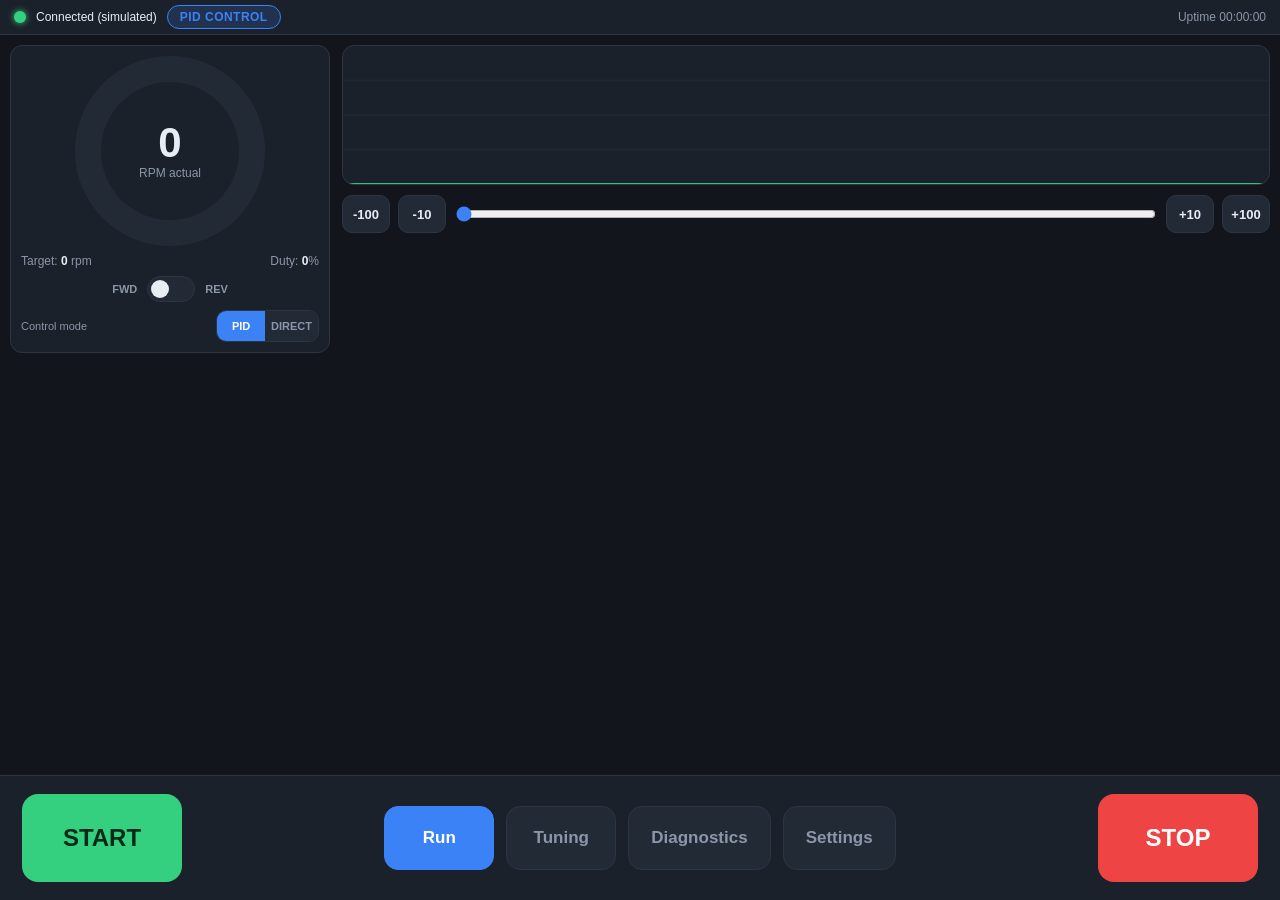
==== SoftwareESP32/mockup/index.html @ 63c05c43 "Initial commit: DC motor controller (PIC18) and ESP32 firmware, hardware, KiCad schematic" ====
<!doctype html>
<html lang="en">
<head>
<meta charset="utf-8">
<meta name="viewport" content="width=device-width, initial-scale=1, maximum-scale=1, user-scalable=no">
<title>DC Motor Controller</title>
<link rel="stylesheet" href="css/style.css">
</head>
<body>

<!-- Persistent status bar -->
<header id="statusBar">
  <span id="wsDot" class="dot offline"></span>
  <span id="wsText">Disconnected (demo mode)</span>
  <span id="modeBadge" class="mode-badge pid">PID CONTROL</span>
  <span id="uptime">Uptime 00:00:00</span>
  <div id="faultBanner" class="fault-banner hidden"></div>
</header>

<main>

  <!-- RUN TAB -->
  <section class="tab-panel" data-panel="run">
    <div class="run-grid">

      <div class="run-left">
        <div class="gauge-wrap">
          <div id="gauge" class="gauge"></div>
          <div class="gauge-center">
            <div id="rpmActual" class="rpm-actual">0</div>
            <div class="rpm-label">RPM actual</div>
          </div>
        </div>

        <div class="sub-readout">
          <span>Target: <b id="rpmTargetReadout">0</b> rpm</span>
          <span>Duty: <b id="dutyReadout">0</b>%</span>
        </div>

        <div class="direction-row">
          <span class="dir-label">FWD</span>
          <label class="switch">
            <input type="checkbox" id="dirToggle">
            <span class="slider-track"></span>
          </label>
          <span class="dir-label">REV</span>
          <span id="dirLockHint" class="hint hidden">Stop motor to change direction</span>
        </div>

        <div class="mode-row">
          <span class="mode-row-label">Control mode</span>
          <div id="modeToggle" class="segmented">
            <button class="seg-btn active" data-mode="pid">PID</button>
            <button class="seg-btn" data-mode="direct">DIRECT</button>
          </div>
        </div>
      </div>

      <div class="run-right">
        <canvas id="chart" width="600" height="140"></canvas>

        <div class="setpoint-row">
          <button class="step-btn" data-step="-100">-100</button>
          <button class="step-btn" data-step="-10">-10</button>
          <input type="range" id="rpmSlider" min="0" max="3000" step="10" value="0">
          <button class="step-btn" data-step="10">+10</button>
          <button class="step-btn" data-step="100">+100</button>
        </div>
      </div>
    </div>
  </section>

  <!-- TUNING TAB -->
  <section class="tab-panel hidden" data-panel="tuning">
    <h2>PID Tuning</h2>
    <div class="tuning-grid">
      <div class="gain-card">
        <label>Kp</label>
        <div class="stepper">
          <button data-gain="kp" data-delta="-0.1">-</button>
          <input type="number" id="kpVal" value="2.0" step="0.1">
          <button data-gain="kp" data-delta="0.1">+</button>
        </div>
      </div>
      <div class="gain-card">
        <label>Ki</label>
        <div class="stepper">
          <button data-gain="ki" data-delta="-0.01">-</button>
          <input type="number" id="kiVal" value="0.50" step="0.01">
          <button data-gain="ki" data-delta="0.01">+</button>
        </div>
      </div>
      <div class="gain-card">
        <label>Kd</label>
        <div class="stepper">
          <button data-gain="kd" data-delta="-0.1">-</button>
          <input type="number" id="kdVal" value="0.10" step="0.1">
          <button data-gain="kd" data-delta="0.1">+</button>
        </div>
      </div>
      <div class="gain-card">
        <label>Feed-fwd</label>
        <div class="stepper">
          <button data-gain="ff" data-delta="-0.01">-</button>
          <input type="number" id="ffVal" value="0.00" step="0.01">
          <button data-gain="ff" data-delta="0.01">+</button>
        </div>
      </div>
    </div>
    <canvas id="chart2" width="900" height="160"></canvas>
    <div class="tuning-actions">
      <button id="applyGains" class="btn secondary">Apply (live test)</button>
      <button id="saveGains" class="btn primary">Save to flash</button>
    </div>
  </section>

  <!-- DIAGNOSTICS TAB -->
  <section class="tab-panel hidden" data-panel="diag">
    <h2>Diagnostics</h2>
    <div class="diag-grid">
      <div class="diag-card"><span>Encoder pulses/s</span><b id="diagPulses">0</b></div>
      <div class="diag-card"><span>Measured current</span><b id="diagCurrent">0.0 A</b></div>
      <div class="diag-card"><span>MOSFET temp</span><b id="diagTemp">25.0 &deg;C</b></div>
      <div class="diag-card"><span>Control task load</span><b id="diagLoad">—</b></div>
      <div class="diag-card"><span>Free heap</span><b id="diagHeap">—</b></div>
    </div>

    <h3>Current &amp; Temperature</h3>
    <div class="chart-legend">
      <span><i class="swatch current"></i>Current (A)</span>
      <span><i class="swatch temp"></i>MOSFET Temp (&deg;C)</span>
    </div>
    <canvas id="chart3" width="900" height="110"></canvas>

    <h3>Event log</h3>
    <ul id="eventLog" class="event-log"></ul>
    <h3>Demo fault simulation</h3>
    <div class="demo-actions">
      <button id="simStall" class="btn warn">Simulate Stall</button>
      <button id="simCurrent" class="btn warn">Simulate Current-Limit</button>
      <button id="simClear" class="btn secondary">Clear Faults</button>
    </div>
  </section>

  <!-- SETTINGS TAB -->
  <section class="tab-panel hidden" data-panel="settings">
    <h2>Settings</h2>
    <div class="settings-grid">
      <label>Max RPM <input type="number" id="setMaxRpm" value="3000"></label>
      <label>Min RPM <input type="number" id="setMinRpm" value="50"></label>
      <label>Max Duty % <input type="number" id="setMaxDuty" value="90"></label>
      <label>Encoder resolution <input type="number" id="setEncRes" value="96"></label>
      <label>WiFi SSID <input type="text" id="setSsid" placeholder="shop-wifi"></label>
      <label>WiFi Password <input type="password" id="setPass" placeholder="••••••••"></label>
    </div>
    <div class="settings-actions">
      <button id="saveSettings" class="btn primary">Save Settings</button>
      <button id="restartBtn" class="btn danger">Restart Controller</button>
    </div>
    <p class="fw-info">Firmware v0.1.0-mockup &middot; ESP32-S3</p>
  </section>

</main>

<!-- Persistent Start/Stop + tab bar -->
<footer>
  <button id="startBtn" class="btn big start">START</button>
  <nav id="tabBar">
    <button class="tab-btn active" data-tab="run">Run</button>
    <button class="tab-btn" data-tab="tuning">Tuning</button>
    <button class="tab-btn" data-tab="diag">Diagnostics</button>
    <button class="tab-btn" data-tab="settings">Settings</button>
  </nav>
  <button id="stopBtn" class="btn big stop">STOP</button>
</footer>

<script src="js/app.js"></script>
</body>
</html>
---- SoftwareESP32/mockup/css/style.css ----
:root {
  --bg: #12161c;
  --panel: #1b212b;
  --panel-2: #222a36;
  --text: #e8edf4;
  --text-dim: #8b97a8;
  --green: #35d07f;
  --amber: #f5a623;
  --red: #ef4444;
  --blue: #3b82f6;
  --border: #2c3542;
}

* { box-sizing: border-box; -webkit-tap-highlight-color: transparent; }

html, body {
  margin: 0;
  height: 100%;
  background: var(--bg);
  color: var(--text);
  font-family: -apple-system, "Segoe UI", Roboto, Helvetica, Arial, sans-serif;
  overflow: hidden;
  touch-action: manipulation;
  user-select: none;
}

body {
  display: flex;
  flex-direction: column;
}

/* ---------- status bar ---------- */
#statusBar {
  display: flex;
  align-items: center;
  gap: 10px;
  padding: 5px 14px;
  background: var(--panel);
  border-bottom: 1px solid var(--border);
  font-size: 12px;
  flex-shrink: 0;
}

.dot {
  width: 12px;
  height: 12px;
  border-radius: 50%;
  background: var(--red);
  box-shadow: 0 0 6px currentColor;
}
.dot.online { background: var(--green); color: var(--green); }
.dot.offline { background: var(--red); color: var(--red); }

.mode-badge {
  padding: 4px 12px;
  border-radius: 20px;
  font-size: 12px;
  font-weight: 700;
  letter-spacing: .04em;
}
.mode-badge.pid { background: rgba(59,130,246,0.18); color: var(--blue); border: 1px solid var(--blue); }
.mode-badge.direct { background: rgba(245,166,35,0.18); color: var(--amber); border: 1px solid var(--amber); }

#uptime { color: var(--text-dim); margin-left: auto; }

.fault-banner {
  position: absolute;
  left: 50%;
  transform: translateX(-50%);
  padding: 6px 18px;
  border-radius: 8px;
  font-weight: 700;
  letter-spacing: .03em;
}
.fault-banner.stall { background: var(--red); color: #fff; }
.fault-banner.current-limit { background: var(--amber); color: #1a1a1a; }
.hidden { display: none !important; }

/* ---------- main / tabs ---------- */
main {
  flex: 1;
  overflow: auto;
  padding: 10px;
}

.tab-panel h2 { margin: 0 0 6px; font-size: 16px; }
.tab-panel h3 { margin: 8px 0 4px; font-size: 13px; }

/* ---------- RUN tab ---------- */
.run-grid {
  display: grid;
  grid-template-columns: 320px 1fr;
  gap: 12px;
  height: 100%;
}

.run-left {
  display: flex;
  flex-direction: column;
  align-items: center;
  gap: 8px;
  background: var(--panel);
  border: 1px solid var(--border);
  border-radius: 12px;
  padding: 10px;
}

.gauge-wrap { position: relative; width: 190px; height: 190px; touch-action: none; }

.gauge {
  width: 190px;
  height: 190px;
  border-radius: 50%;
  background: conic-gradient(var(--green) calc(var(--pct, 0) * 1%), var(--panel-2) 0);
  display: flex;
  align-items: center;
  justify-content: center;
}
.gauge::before {
  content: "";
  width: 138px;
  height: 138px;
  border-radius: 50%;
  background: var(--panel);
}

.gauge-center {
  position: absolute;
  top: 0; left: 0; right: 0; bottom: 0;
  display: flex;
  flex-direction: column;
  align-items: center;
  justify-content: center;
}
.rpm-actual { font-size: 42px; font-weight: 800; line-height: 1; }
.rpm-label { color: var(--text-dim); font-size: 12px; margin-top: 2px; }

.sub-readout {
  display: flex;
  justify-content: space-between;
  width: 100%;
  font-size: 12px;
  color: var(--text-dim);
}
.sub-readout b { color: var(--text); }

.direction-row {
  display: flex;
  align-items: center;
  gap: 10px;
  width: 100%;
  justify-content: center;
  position: relative;
}
.dir-label { font-weight: 700; color: var(--text-dim); font-size: 11px; }

.switch { position: relative; display: inline-block; width: 48px; height: 26px; touch-action: none; }
.switch input { opacity: 0; width: 0; height: 0; }
.slider-track {
  position: absolute; cursor: pointer; inset: 0;
  background: var(--panel-2); border: 1px solid var(--border);
  border-radius: 26px; transition: .15s;
}
.slider-track::before {
  content: ""; position: absolute; height: 18px; width: 18px; left: 3px; bottom: 3px;
  background: var(--text); border-radius: 50%; transition: .15s;
}
.switch input:checked + .slider-track { background: var(--blue); }
.switch input:checked + .slider-track::before { transform: translateX(22px); }
.switch input:disabled + .slider-track { opacity: .4; cursor: not-allowed; }

.hint { position: absolute; top: 30px; font-size: 10px; color: var(--amber); white-space: nowrap; }

.mode-row {
  display: flex;
  align-items: center;
  justify-content: space-between;
  width: 100%;
}
.mode-row-label { color: var(--text-dim); font-size: 11px; }
.segmented {
  display: flex;
  border: 1px solid var(--border);
  border-radius: 10px;
  overflow: hidden;
}
.seg-btn {
  min-width: 48px;
  min-height: 30px;
  font-size: 11px;
  font-weight: 700;
  border: none;
  background: var(--panel-2);
  color: var(--text-dim);
}
.seg-btn.active[data-mode="pid"] { background: var(--blue); color: #fff; }
.seg-btn.active[data-mode="direct"] { background: var(--amber); color: #1a1a1a; }

.run-right {
  display: flex;
  flex-direction: column;
  gap: 8px;
}

#chart, #chart2, #chart3 {
  width: 100%;
  height: 140px;
  background: var(--panel);
  border: 1px solid var(--border);
  border-radius: 12px;
}
#chart3 { height: 110px; margin-bottom: 8px; }

.chart-legend {
  display: flex;
  gap: 16px;
  font-size: 11px;
  color: var(--text-dim);
  margin-bottom: 4px;
}
.chart-legend .swatch {
  display: inline-block;
  width: 10px; height: 10px;
  border-radius: 3px;
  margin-right: 5px;
  vertical-align: middle;
}
.chart-legend .swatch.current { background: rgba(59,130,246,0.9); }
.chart-legend .swatch.temp { background: rgba(239,68,68,0.9); }

.setpoint-row {
  display: flex;
  align-items: center;
  gap: 8px;
}

.step-btn {
  min-width: 48px;
  min-height: 38px;
  font-size: 13px;
  font-weight: 700;
  border-radius: 10px;
  border: 1px solid var(--border);
  background: var(--panel-2);
  color: var(--text);
}
.step-btn:active { background: var(--blue); }

input[type="range"] {
  flex: 1;
  height: 38px;
  touch-action: none;
  accent-color: var(--blue);
}

/* ---------- tuning ---------- */
.tuning-grid {
  display: grid;
  grid-template-columns: repeat(4, 1fr);
  gap: 10px;
  margin-bottom: 10px;
}
.gain-card {
  background: var(--panel);
  border: 1px solid var(--border);
  border-radius: 12px;
  padding: 8px;
  text-align: center;
}
.gain-card label { color: var(--text-dim); font-size: 11px; }
.stepper { display: flex; align-items: center; gap: 6px; margin-top: 5px; }
.stepper button {
  min-width: 34px; min-height: 34px; border-radius: 8px;
  border: 1px solid var(--border); background: var(--panel-2); color: var(--text); font-size: 16px;
}
.stepper input {
  width: 100%; text-align: center; font-size: 14px; padding: 6px 4px;
  background: var(--panel-2); border: 1px solid var(--border); color: var(--text); border-radius: 8px;
}

.tuning-actions, .settings-actions, .demo-actions {
  display: flex;
  gap: 8px;
  margin-top: 8px;
}

/* ---------- diagnostics ---------- */
.diag-grid {
  display: grid;
  grid-template-columns: repeat(4, 1fr);
  gap: 8px;
}
.diag-card {
  background: var(--panel);
  border: 1px solid var(--border);
  border-radius: 12px;
  padding: 8px;
  display: flex;
  flex-direction: column;
  gap: 3px;
}
.diag-card span { color: var(--text-dim); font-size: 11px; }
.diag-card b { font-size: 16px; }

.event-log {
  list-style: none;
  margin: 0; padding: 0;
  max-height: 90px;
  overflow-y: auto;
  background: var(--panel);
  border: 1px solid var(--border);
  border-radius: 10px;
}
.event-log li {
  padding: 5px 12px;
  border-bottom: 1px solid var(--border);
  font-size: 11px;
  color: var(--text-dim);
}
.event-log li:last-child { border-bottom: none; }
.event-log li.err { color: var(--red); }
.event-log li.warn { color: var(--amber); }

/* ---------- settings ---------- */
.settings-grid {
  display: grid;
  grid-template-columns: repeat(2, 1fr);
  gap: 8px;
}
.settings-grid label {
  display: flex; flex-direction: column; gap: 4px;
  color: var(--text-dim); font-size: 11px;
}
.settings-grid input {
  background: var(--panel-2); border: 1px solid var(--border); color: var(--text);
  border-radius: 8px; padding: 8px; font-size: 13px;
}
.fw-info { color: var(--text-dim); font-size: 11px; margin-top: 10px; }

/* ---------- buttons ---------- */
.btn {
  min-height: 38px;
  padding: 0 14px;
  border-radius: 10px;
  border: none;
  font-weight: 700;
  font-size: 13px;
  cursor: pointer;
}
.btn.primary { background: var(--blue); color: #fff; }
.btn.secondary { background: var(--panel-2); color: var(--text); border: 1px solid var(--border); }
.btn.warn { background: var(--amber); color: #1a1a1a; }
.btn.danger { background: var(--red); color: #fff; }

/* ---------- footer / nav ---------- */
footer {
  flex-shrink: 0;
  display: flex;
  align-items: center;
  gap: 20px;
  padding: 18px 22px;
  background: var(--panel);
  border-top: 1px solid var(--border);
}

.btn.big {
  min-width: 160px;
  min-height: 88px;
  font-size: 24px;
  border-radius: 16px;
}
.btn.big.start { background: var(--green); color: #06291a; }
.btn.big.start:disabled { opacity: .4; }
.btn.big.stop { background: var(--red); color: #fff; }

#tabBar {
  flex: 1;
  display: flex;
  justify-content: center;
  gap: 12px;
}
.tab-btn {
  min-height: 64px;
  min-width: 110px;
  padding: 0 22px;
  border-radius: 14px;
  border: 1px solid var(--border);
  background: var(--panel-2);
  color: var(--text-dim);
  font-weight: 600;
  font-size: 17px;
}
.tab-btn.active { background: var(--blue); color: #fff; border-color: var(--blue); }

/* ---------- small screens / portrait fallback ---------- */
@media (max-width: 900px) {
  .run-grid { grid-template-columns: 1fr; }
  .tuning-grid { grid-template-columns: repeat(2, 1fr); }
  .diag-grid { grid-template-columns: repeat(2, 1fr); }
  .settings-grid { grid-template-columns: 1fr; }
}
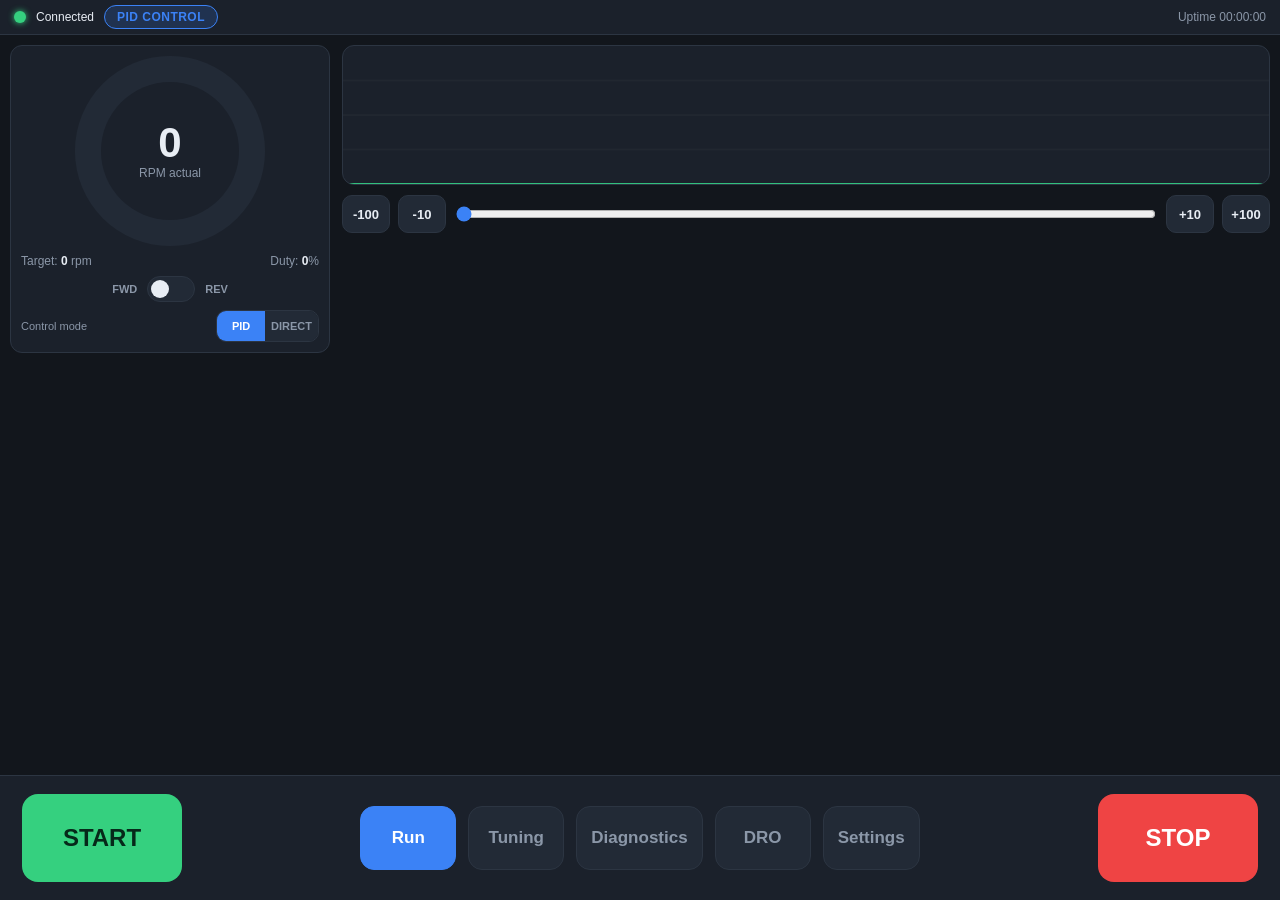
==== commit fc8e90c2: "Quadrature encoder spindle RPM, index pulse diagnostics, GUI/mockup updates" ====
--- a/SoftwareESP32/mockup/index.html
+++ b/SoftwareESP32/mockup/index.html
@@ -11,10 +11,11 @@
 <!-- Persistent status bar -->
 <header id="statusBar">
   <span id="wsDot" class="dot offline"></span>
-  <span id="wsText">Disconnected (demo mode)</span>
+  <span id="wsText">Connecting...</span>
   <span id="modeBadge" class="mode-badge pid">PID CONTROL</span>
   <span id="uptime">Uptime 00:00:00</span>
   <div id="faultBanner" class="fault-banner hidden"></div>
+  <button id="clearFaultBtn" class="btn secondary clear-fault hidden">Clear fault</button>
 </header>
 
 <main>
@@ -118,7 +119,9 @@
   <section class="tab-panel hidden" data-panel="diag">
     <h2>Diagnostics</h2>
     <div class="diag-grid">
-      <div class="diag-card"><span>Encoder pulses/s</span><b id="diagPulses">0</b></div>
+      <div class="diag-card"><span>Encoder counts/s (x4)</span><b id="diagPulses">0</b></div>
+      <div class="diag-card"><span>Spindle encoder</span><b id="diagEnc">&mdash;</b></div>
+      <div class="diag-card"><span>Index (counts/rev)</span><b id="diagIndex">&mdash;</b></div>
       <div class="diag-card"><span>Measured current</span><b id="diagCurrent">0.0 A</b></div>
       <div class="diag-card"><span>MOSFET temp</span><b id="diagTemp">25.0 &deg;C</b></div>
       <div class="diag-card"><span>Control task load</span><b id="diagLoad">—</b></div>
@@ -134,11 +137,74 @@
 
     <h3>Event log</h3>
     <ul id="eventLog" class="event-log"></ul>
-    <h3>Demo fault simulation</h3>
-    <div class="demo-actions">
-      <button id="simStall" class="btn warn">Simulate Stall</button>
-      <button id="simCurrent" class="btn warn">Simulate Current-Limit</button>
-      <button id="simClear" class="btn secondary">Clear Faults</button>
+  </section>
+
+  <!-- DRO TAB -->
+  <section class="tab-panel hidden" data-panel="dro">
+    <div class="dro-grid">
+
+      <div class="dro-left">
+        <div class="dro-axis" data-axis="z">
+          <div class="dro-axis-name">Z</div>
+          <div class="dro-value" id="droZ">0.000</div>
+          <div class="dro-axis-side">
+            <span class="dro-unit">mm</span>
+            <button class="btn secondary dro-btn" data-dro="zero" data-axis="z">ZERO</button>
+            <button class="btn secondary dro-btn" data-dro="half" data-axis="z">&frac12;</button>
+            <button class="btn secondary dro-btn" data-dro="inc" data-axis="z">ABS</button>
+          </div>
+        </div>
+
+        <div class="dro-axis" data-axis="x">
+          <div class="dro-axis-name">X<small id="droXMode">DIA</small></div>
+          <div class="dro-value" id="droX">0.000</div>
+          <div class="dro-axis-side">
+            <span class="dro-unit">mm</span>
+            <button class="btn secondary dro-btn" data-dro="zero" data-axis="x">ZERO</button>
+            <button class="btn secondary dro-btn" data-dro="half" data-axis="x">&frac12;</button>
+            <button class="btn secondary dro-btn" data-dro="inc" data-axis="x">ABS</button>
+          </div>
+        </div>
+
+        <div class="dro-row">
+          <span class="dro-row-label">Work zero</span>
+          <div id="droWcs" class="dro-chips">
+            <button data-wcs="0">1</button><button data-wcs="1">2</button><button data-wcs="2">3</button>
+            <button data-wcs="3">4</button><button data-wcs="4">5</button><button data-wcs="5">6</button>
+          </div>
+        </div>
+        <div class="dro-row">
+          <span class="dro-row-label">Tool</span>
+          <div id="droTools" class="dro-chips">
+            <button data-tool="0">T1</button><button data-tool="1">T2</button><button data-tool="2">T3</button><button data-tool="3">T4</button>
+            <button data-tool="4">T5</button><button data-tool="5">T6</button><button data-tool="6">T7</button><button data-tool="7">T8</button>
+          </div>
+        </div>
+
+        <div class="dro-meta">
+          <span>Spindle: <b id="droRpm">0</b> rpm</span>
+          <span>Feed Z: <b id="droFeedZ">&mdash;</b> X: <b id="droFeedX">&mdash;</b> <span class="dro-feed-unit">mm/rev</span></span>
+          <span id="droToolOff">T1 offset Z 0.000 X 0.000</span>
+        </div>
+        <div class="dro-meta dro-meta-end">
+          <div id="droUnitToggle" class="segmented">
+            <button class="seg-btn active" data-unit="mm">mm</button>
+            <button class="seg-btn" data-unit="in">inch</button>
+          </div>
+        </div>
+      </div>
+
+      <div class="dro-pad">
+        <div id="droEntry" class="dro-entry">Tap Z or X to edit</div>
+        <div class="dro-keys">
+          <button data-key="7">7</button><button data-key="8">8</button><button data-key="9">9</button><button data-key="back" class="alt">&#9003;</button>
+          <button data-key="4">4</button><button data-key="5">5</button><button data-key="6">6</button><button data-key="clr" class="alt">CLR</button>
+          <button data-key="1">1</button><button data-key="2">2</button><button data-key="3">3</button><button data-key="sign" class="alt">+/&minus;</button>
+          <button data-key="0" class="wide">0</button><button data-key=".">.</button><button data-key="set" class="enter">SET</button>
+          <button data-key="toolset" class="wide tool">TOOL SET</button><button data-key="toolclr" class="wide tool">TOOL CLR</button>
+        </div>
+      </div>
+
     </div>
   </section>
 
@@ -149,15 +215,29 @@
       <label>Max RPM <input type="number" id="setMaxRpm" value="3000"></label>
       <label>Min RPM <input type="number" id="setMinRpm" value="50"></label>
       <label>Max Duty % <input type="number" id="setMaxDuty" value="90"></label>
-      <label>Encoder resolution <input type="number" id="setEncRes" value="96"></label>
-      <label>WiFi SSID <input type="text" id="setSsid" placeholder="shop-wifi"></label>
-      <label>WiFi Password <input type="password" id="setPass" placeholder="••••••••"></label>
+      <label>Spindle encoder PPR <input type="number" id="setEncRes" value="1000" min="1" max="10000"></label>
+      <label>WiFi SSID <input type="text" id="setSsid" maxlength="32" placeholder="motor-controller"></label>
+      <label>WiFi Password <input type="password" id="setPass" maxlength="63" placeholder="new password (8+ chars)"></label>
     </div>
     <div class="settings-actions">
       <button id="saveSettings" class="btn primary">Save Settings</button>
       <button id="restartBtn" class="btn danger">Restart Controller</button>
     </div>
-    <p class="fw-info">Firmware v0.1.0-mockup &middot; ESP32-S3</p>
+    <p class="fw-info" id="fwInfo">Firmware &mdash;</p>
+    <p class="fw-info">Spindle encoder is A/B quadrature, decoded x4: <b id="encCpr">4000</b> counts/rev.</p>
+
+    <h3>DRO scales</h3>
+    <div class="settings-grid">
+      <label>Z counts per mm <input type="number" id="setZcpm" value="800" min="1" step="any"></label>
+      <label>X counts per mm <input type="number" id="setXcpm" value="800" min="1" step="any"></label>
+      <label class="check"><input type="checkbox" id="setZinv"> Reverse Z direction</label>
+      <label class="check"><input type="checkbox" id="setXinv"> Reverse X direction</label>
+      <label class="check"><input type="checkbox" id="setXdia"> X reads diameter (2&times; travel)</label>
+    </div>
+    <p class="fw-info">Counts per mm = 4000 / scale resolution in &micro;m (5 &micro;m = 800, 1 &micro;m = 4000).</p>
+    <div class="settings-actions">
+      <button id="saveDro" class="btn primary">Save DRO Setup</button>
+    </div>
   </section>
 
 </main>
@@ -169,11 +249,13 @@
     <button class="tab-btn active" data-tab="run">Run</button>
     <button class="tab-btn" data-tab="tuning">Tuning</button>
     <button class="tab-btn" data-tab="diag">Diagnostics</button>
+    <button class="tab-btn" data-tab="dro">DRO</button>
     <button class="tab-btn" data-tab="settings">Settings</button>
   </nav>
   <button id="stopBtn" class="btn big stop">STOP</button>
 </footer>
 
+<script src="js/sim.js"></script>
 <script src="js/app.js"></script>
 </body>
 </html>
--- a/SoftwareESP32/mockup/css/style.css
+++ b/SoftwareESP32/mockup/css/style.css
@@ -336,6 +336,113 @@
   border-radius: 8px; padding: 8px; font-size: 13px;
 }
 .fw-info { color: var(--text-dim); font-size: 11px; margin-top: 10px; }
+.settings-grid label.check { flex-direction: row; align-items: center; gap: 8px; font-size: 13px; color: var(--text); }
+.settings-grid label.check input { width: 20px; height: 20px; padding: 0; }
+
+/* ---------- DRO tab ---------- */
+.dro-grid {
+  display: grid;
+  grid-template-columns: minmax(0, 1fr) minmax(0, 1fr);
+  gap: 12px;
+  height: 100%;
+  min-height: 294px;
+}
+.tab-panel[data-panel="dro"] { height: 100%; }
+.seg-btn.active[data-unit] { background: var(--blue); color: #fff; }
+.dro-left { display: flex; flex-direction: column; gap: 4px; }
+.dro-axis {
+  flex: 1 1 140px;
+  min-height: 140px;
+  display: flex;
+  align-items: center;
+  gap: 14px;
+  padding: 2px 16px;
+  background: var(--panel);
+  border: 2px solid var(--border);
+  border-radius: 12px;
+}
+.dro-axis.selected { border-color: var(--blue); }
+.dro-axis-name { font-size: 36px; font-weight: 800; width: 44px; color: var(--text-dim); display: flex; flex-direction: column; }
+.dro-axis-name small { font-size: 12px; font-weight: 700; color: var(--amber); }
+.dro-value {
+  flex: 1;
+  text-align: right;
+  font-size: 56px;
+  font-weight: 700;
+  font-variant-numeric: tabular-nums;
+  font-family: ui-monospace, Menlo, Consolas, monospace;
+  color: var(--green);
+  white-space: nowrap;
+}
+.dro-axis-side { display: flex; flex-direction: column; gap: 3px; align-items: stretch; min-width: 76px; }
+.dro-unit { color: var(--text-dim); font-size: 12px; text-align: center; line-height: 1; }
+.btn.dro-btn { min-height: 24px; padding: 0 8px; font-size: 12px; }
+.dro-meta {
+  display: flex;
+  align-items: center;
+  justify-content: space-between;
+  font-size: 13px;
+  color: var(--text-dim);
+}
+.dro-meta b { color: var(--text); }
+.dro-meta { flex-wrap: wrap; gap: 4px 12px; }
+.dro-meta-end { justify-content: flex-end; }
+.dro-feed-unit { font-size: 11px; }
+.dro-row { display: flex; align-items: center; gap: 8px; }
+.dro-row-label { width: 70px; font-size: 12px; color: var(--text-dim); }
+.dro-chips { flex: 1; display: flex; gap: 6px; }
+.dro-chips button {
+  flex: 1;
+  min-height: 28px;
+  font-size: 15px;
+  font-weight: 700;
+  border-radius: 8px;
+  border: 1px solid var(--border);
+  background: var(--panel-2);
+  color: var(--text-dim);
+}
+.dro-chips button.active { background: var(--blue); border-color: var(--blue); color: #fff; }
+.dro-axis.inc .dro-value { color: var(--amber); }
+.dro-btn.inc-on { background: var(--amber); color: #1a1a1a; border-color: var(--amber); }
+.dro-keys button.tool { font-size: 15px; color: var(--amber); }
+.dro-pad {
+  display: flex;
+  flex-direction: column;
+  gap: 6px;
+  background: var(--panel);
+  border: 1px solid var(--border);
+  border-radius: 12px;
+  padding: 7px;
+}
+.dro-entry {
+  min-height: 34px;
+  display: flex;
+  align-items: center;
+  justify-content: flex-end;
+  padding: 0 10px;
+  background: var(--panel-2);
+  border: 1px solid var(--border);
+  border-radius: 8px;
+  font-size: 22px;
+  font-variant-numeric: tabular-nums;
+  color: var(--text-dim);
+}
+.dro-entry.active { color: var(--text); }
+.dro-keys { flex: 1; display: grid; grid-template-columns: repeat(4, 1fr); grid-auto-rows: 1fr; gap: 6px; }
+.dro-keys button {
+  min-height: 39px;
+  font-size: 24px;
+  font-weight: 700;
+  border-radius: 10px;
+  border: 1px solid var(--border);
+  background: var(--panel-2);
+  color: var(--text);
+}
+.dro-keys button:active { background: var(--blue); }
+.dro-keys button.alt { font-size: 16px; color: var(--text-dim); }
+.dro-keys button.wide { grid-column: span 2; }
+.dro-keys button.enter { background: var(--green); color: #06291a; font-size: 18px; }
+.dro-keys button:disabled { opacity: .4; }
 
 /* ---------- buttons ---------- */
 .btn {
@@ -351,6 +458,8 @@
 .btn.secondary { background: var(--panel-2); color: var(--text); border: 1px solid var(--border); }
 .btn.warn { background: var(--amber); color: #1a1a1a; }
 .btn.danger { background: var(--red); color: #fff; }
+.btn:disabled { opacity: .4; cursor: not-allowed; }
+.btn.clear-fault { min-height: 26px; padding: 0 10px; font-size: 12px; }
 
 /* ---------- footer / nav ---------- */
 footer {
@@ -381,8 +490,8 @@
 }
 .tab-btn {
   min-height: 64px;
-  min-width: 110px;
-  padding: 0 22px;
+  min-width: 96px;
+  padding: 0 14px;
   border-radius: 14px;
   border: 1px solid var(--border);
   background: var(--panel-2);
@@ -395,6 +504,8 @@
 /* ---------- small screens / portrait fallback ---------- */
 @media (max-width: 900px) {
   .run-grid { grid-template-columns: 1fr; }
+  .dro-grid { grid-template-columns: 1fr; }
+  .dro-value { font-size: 44px; }
   .tuning-grid { grid-template-columns: repeat(2, 1fr); }
   .diag-grid { grid-template-columns: repeat(2, 1fr); }
   .settings-grid { grid-template-columns: 1fr; }
